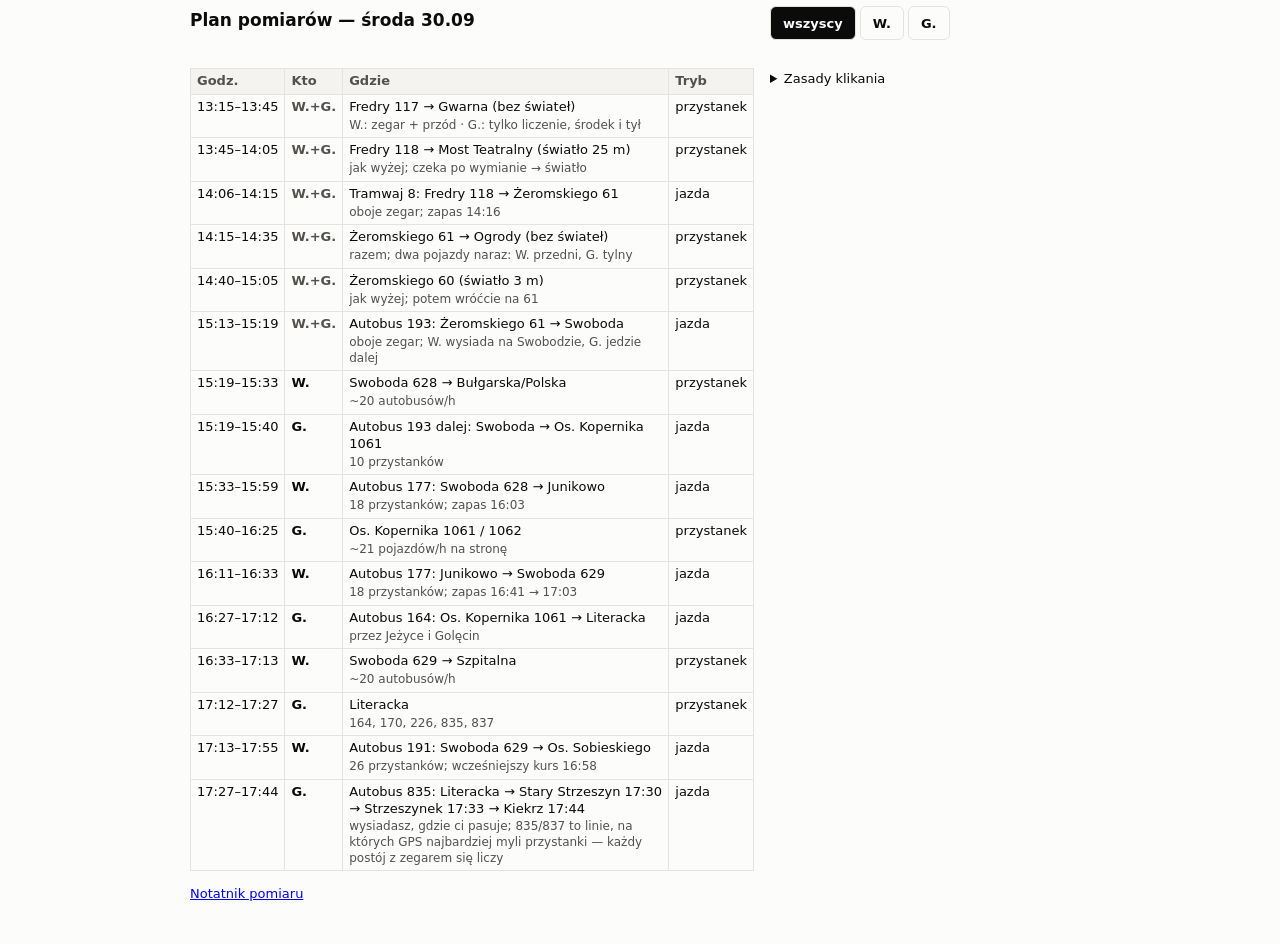
==== plan-dnia.html @ 5b33022e "Publikacja 2026-09-29 11:31" ====
<!doctype html>
<html lang="pl">
<head>
<meta charset="utf-8">
<meta name="viewport" content="width=device-width, initial-scale=1, viewport-fit=cover">
<title>Plan pomiarów</title>
<meta name="description" content="Plan dnia pomiarów terenowych: godziny, miejsca, osoby.">
<link rel="stylesheet" href="styl.css?v=0e48dbc602">
</head>
<body style="padding:0 16px 32px">
<main id="plan" style="max-width:900px;margin:0 auto"></main>
<p class="drobny" style="max-width:900px;margin:8px auto"><a href="pomiar.html">Notatnik pomiaru</a></p>
<script src="plan.js?v=48692bcd72"></script>
<script>PlanDnia.rysuj(document.getElementById("plan"));</script>
</body>
</html>
---- styl.css ----
:root {
  color-scheme: light;
  --tlo: #fcfcfb;
  --tlo-2: #f4f3f0;
  --tekst: #0b0b0b;
  --tekst-2: #52514e;
  --linia: #e4e3df;
  --akcent: #2a78d6;
}
@media (prefers-color-scheme: dark) {
  :root:not([data-theme="light"]) {
    color-scheme: dark;
    --tlo: #1a1a19;
    --tlo-2: #242422;
    --tekst: #ffffff;
    --tekst-2: #c3c2b7;
    --linia: #383835;
    --akcent: #3987e5;
  }
}
:root[data-theme="dark"] {
  color-scheme: dark;
  --tlo: #1a1a19;
  --tlo-2: #242422;
  --tekst: #ffffff;
  --tekst-2: #c3c2b7;
  --linia: #383835;
  --akcent: #3987e5;
}

* { box-sizing: border-box; }
body {
  margin: 0; padding: 0 16px 32px;
  background: var(--tlo); color: var(--tekst);
  font: 15px/1.45 system-ui, -apple-system, "Segoe UI", sans-serif;
}
header, .sterowanie, .legenda, main, .tabela, footer { max-width: 1200px; margin: 0 auto; }
h1 { font-size: 24px; margin: 20px 0 4px; }
h2 { font-size: 16px; margin: 0 0 8px; }
.podtytul, .drobny { color: var(--tekst-2); margin: 0 0 12px; }
.drobny { font-size: 13px; }

.sterowanie {
  display: flex; flex-wrap: wrap; gap: 12px 28px; align-items: flex-end;
  padding: 12px 0; border-top: 1px solid var(--linia);
}
.suwak { display: flex; flex-direction: column; gap: 4px; min-width: 260px; flex: 1 1 260px; }
.suwak input { width: 100%; accent-color: var(--akcent); }
output { font-variant-numeric: tabular-nums; font-weight: 600; margin-left: 6px; }
fieldset { border: 0; padding: 0; margin: 0; display: flex; gap: 12px; flex-wrap: wrap; }
legend { color: var(--tekst-2); font-size: 13px; padding: 0; margin-bottom: 4px; width: 100%; }
fieldset label { white-space: nowrap; }

.legenda { display: flex; align-items: center; gap: 10px; flex-wrap: wrap;
           font-size: 13px; color: var(--tekst-2); padding-bottom: 10px; }
.legenda .pasek { width: 180px; height: 8px; border-radius: 4px; }
.legenda .brak i { display: inline-block; width: 22px; height: 3px; border-radius: 2px;
                   vertical-align: middle; margin-right: 4px; background: var(--linia); }

main { display: grid; grid-template-columns: minmax(0, 1fr) 320px; gap: 16px; }
#mapa { height: 62vh; min-height: 380px; border-radius: 8px; border: 1px solid var(--linia); }
#panel { background: var(--tlo-2); border-radius: 8px; padding: 14px; }
#profil { width: 100%; height: auto; }
#profil text { fill: var(--tekst-2); font-size: 9px; }

.tabela { margin-top: 24px; overflow-x: auto; }
table { width: 100%; border-collapse: collapse; font-size: 14px; }
th, td { text-align: left; padding: 6px 8px; border-bottom: 1px solid var(--linia); }
th { color: var(--tekst-2); font-weight: 500; font-size: 13px; }
td.l, th.l { text-align: right; font-variant-numeric: tabular-nums; }
tbody tr { cursor: pointer; }
tbody tr:hover { background: var(--tlo-2); }
.kropka { display: inline-block; width: 10px; height: 10px; border-radius: 5px; margin-right: 6px; vertical-align: -1px; }

footer { margin-top: 20px; border-top: 1px solid var(--linia); padding-top: 12px; }
.leaflet-tooltip { white-space: pre-line; font: 13px/1.4 system-ui, sans-serif; }

@media (max-width: 760px) {
  main { grid-template-columns: 1fr; }
  #mapa { height: 55vh; }
}

.filtry { display: flex; flex-wrap: wrap; gap: 10px 20px; align-items: end; margin: 8px 0 12px; }
.filtry label { display: flex; flex-direction: column; gap: 4px; font-size: 13px; color: var(--tekst-2); }
.filtry input, .filtry select, .filtry button {
  font: inherit; font-size: 14px; color: var(--tekst); background: var(--tlo);
  border: 1px solid var(--linia); border-radius: 6px; padding: 6px 8px; min-width: 200px; }
.filtry button { min-width: 0; cursor: pointer; }
.slupek { display: flex; height: 10px; width: 160px; border-radius: 3px; overflow: hidden; gap: 2px; }
.slupek i { display: block; height: 100%; }
tr.suma td { font-weight: 600; }
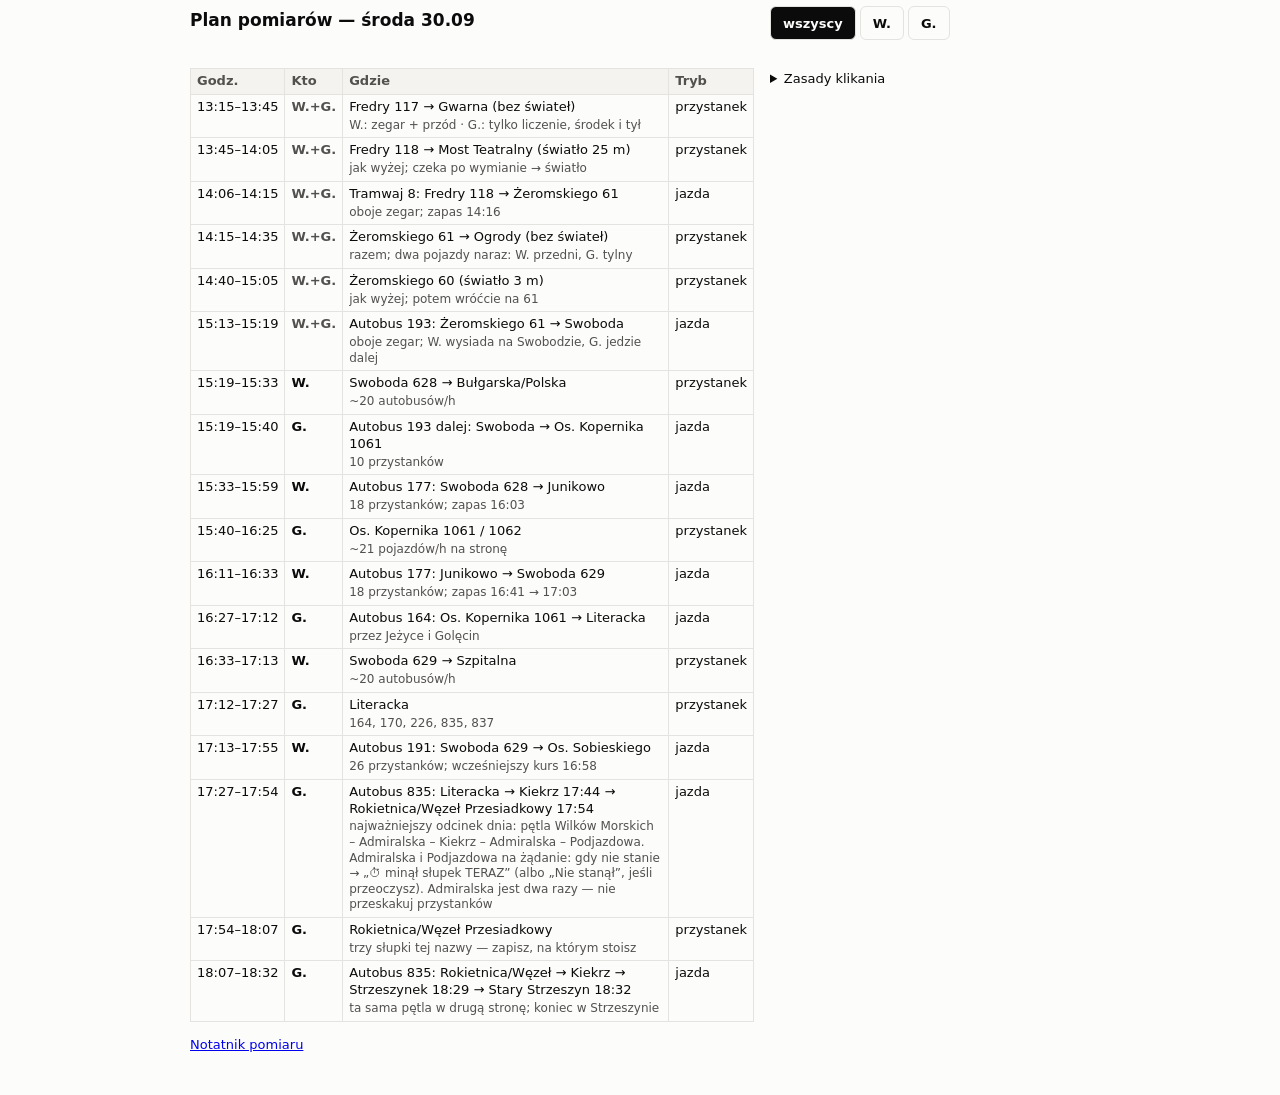
==== commit c666e274: "Publikacja 2026-09-29 11:46" ====
--- a/plan-dnia.html
+++ b/plan-dnia.html
@@ -10,7 +10,7 @@
 <body style="padding:0 16px 32px">
 <main id="plan" style="max-width:900px;margin:0 auto"></main>
 <p class="drobny" style="max-width:900px;margin:8px auto"><a href="pomiar.html">Notatnik pomiaru</a></p>
-<script src="plan.js?v=48692bcd72"></script>
+<script src="plan.js?v=dcafaa3356"></script>
 <script>PlanDnia.rysuj(document.getElementById("plan"));</script>
 </body>
 </html>
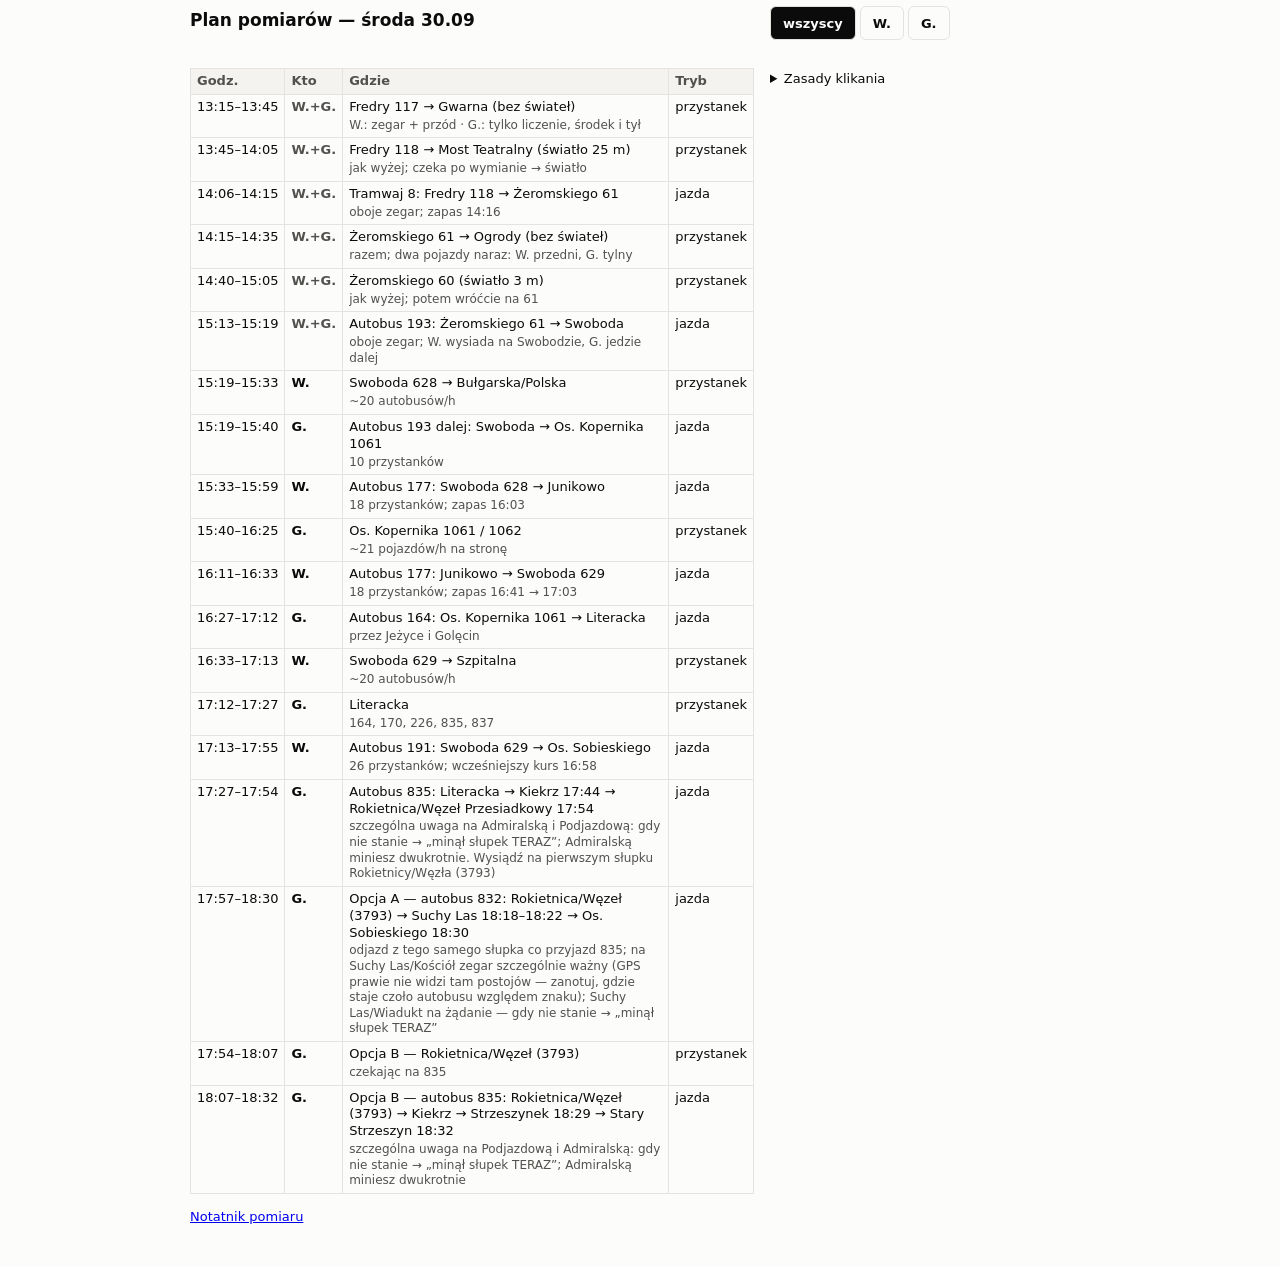
==== commit 703c607e: "Publikacja 2026-09-29 11:57" ====
--- a/plan-dnia.html
+++ b/plan-dnia.html
@@ -10,7 +10,7 @@
 <body style="padding:0 16px 32px">
 <main id="plan" style="max-width:900px;margin:0 auto"></main>
 <p class="drobny" style="max-width:900px;margin:8px auto"><a href="pomiar.html">Notatnik pomiaru</a></p>
-<script src="plan.js?v=dcafaa3356"></script>
+<script src="plan.js?v=ef88151dec"></script>
 <script>PlanDnia.rysuj(document.getElementById("plan"));</script>
 </body>
 </html>
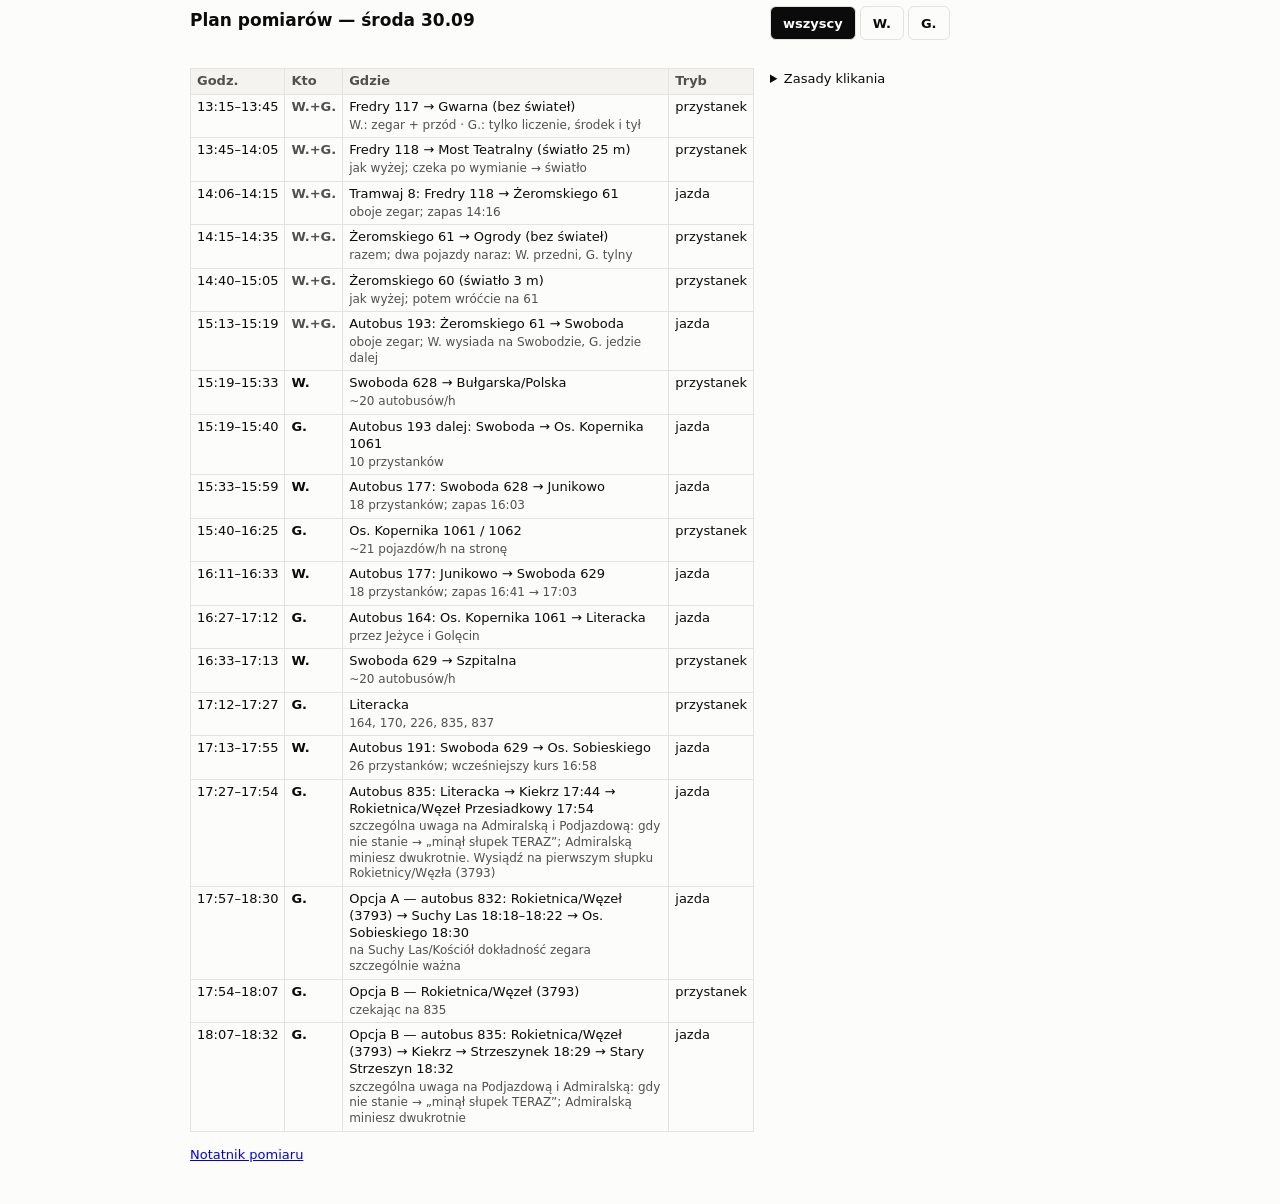
==== commit 4fde8bd7: "Publikacja 2026-09-29 12:05" ====
--- a/plan-dnia.html
+++ b/plan-dnia.html
@@ -10,7 +10,7 @@
 <body style="padding:0 16px 32px">
 <main id="plan" style="max-width:900px;margin:0 auto"></main>
 <p class="drobny" style="max-width:900px;margin:8px auto"><a href="pomiar.html">Notatnik pomiaru</a></p>
-<script src="plan.js?v=ef88151dec"></script>
+<script src="plan.js?v=9c08046acf"></script>
 <script>PlanDnia.rysuj(document.getElementById("plan"));</script>
 </body>
 </html>
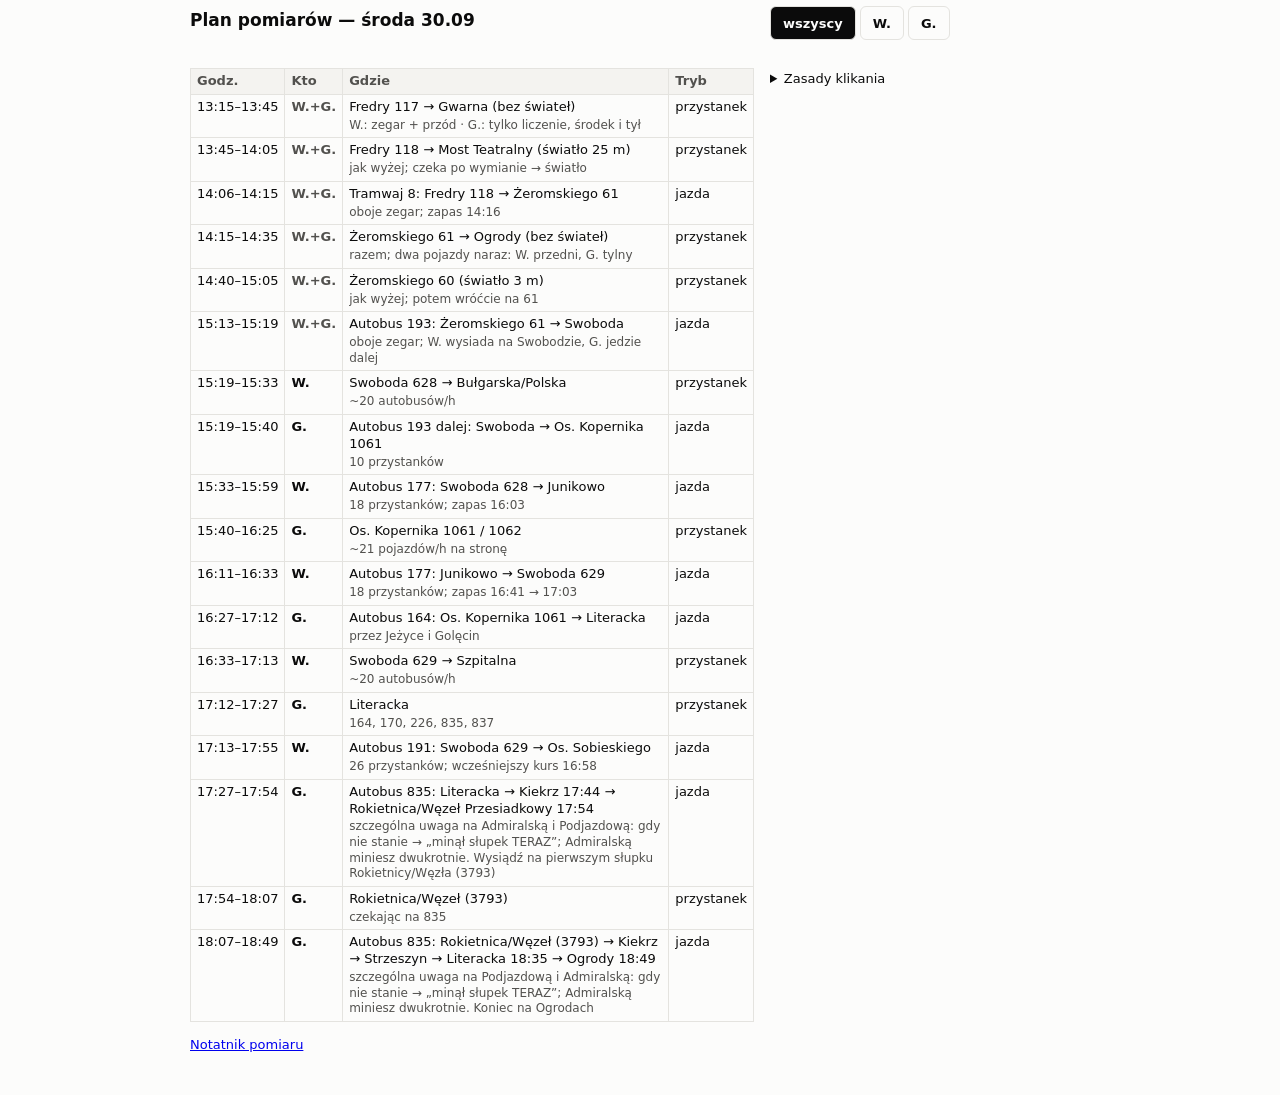
==== commit 96e65493: "Publikacja 2026-09-29 21:23" ====
--- a/plan-dnia.html
+++ b/plan-dnia.html
@@ -10,7 +10,7 @@
 <body style="padding:0 16px 32px">
 <main id="plan" style="max-width:900px;margin:0 auto"></main>
 <p class="drobny" style="max-width:900px;margin:8px auto"><a href="pomiar.html">Notatnik pomiaru</a></p>
-<script src="plan.js?v=9c08046acf"></script>
+<script src="plan.js?v=9e6dcd316a"></script>
 <script>PlanDnia.rysuj(document.getElementById("plan"));</script>
 </body>
 </html>
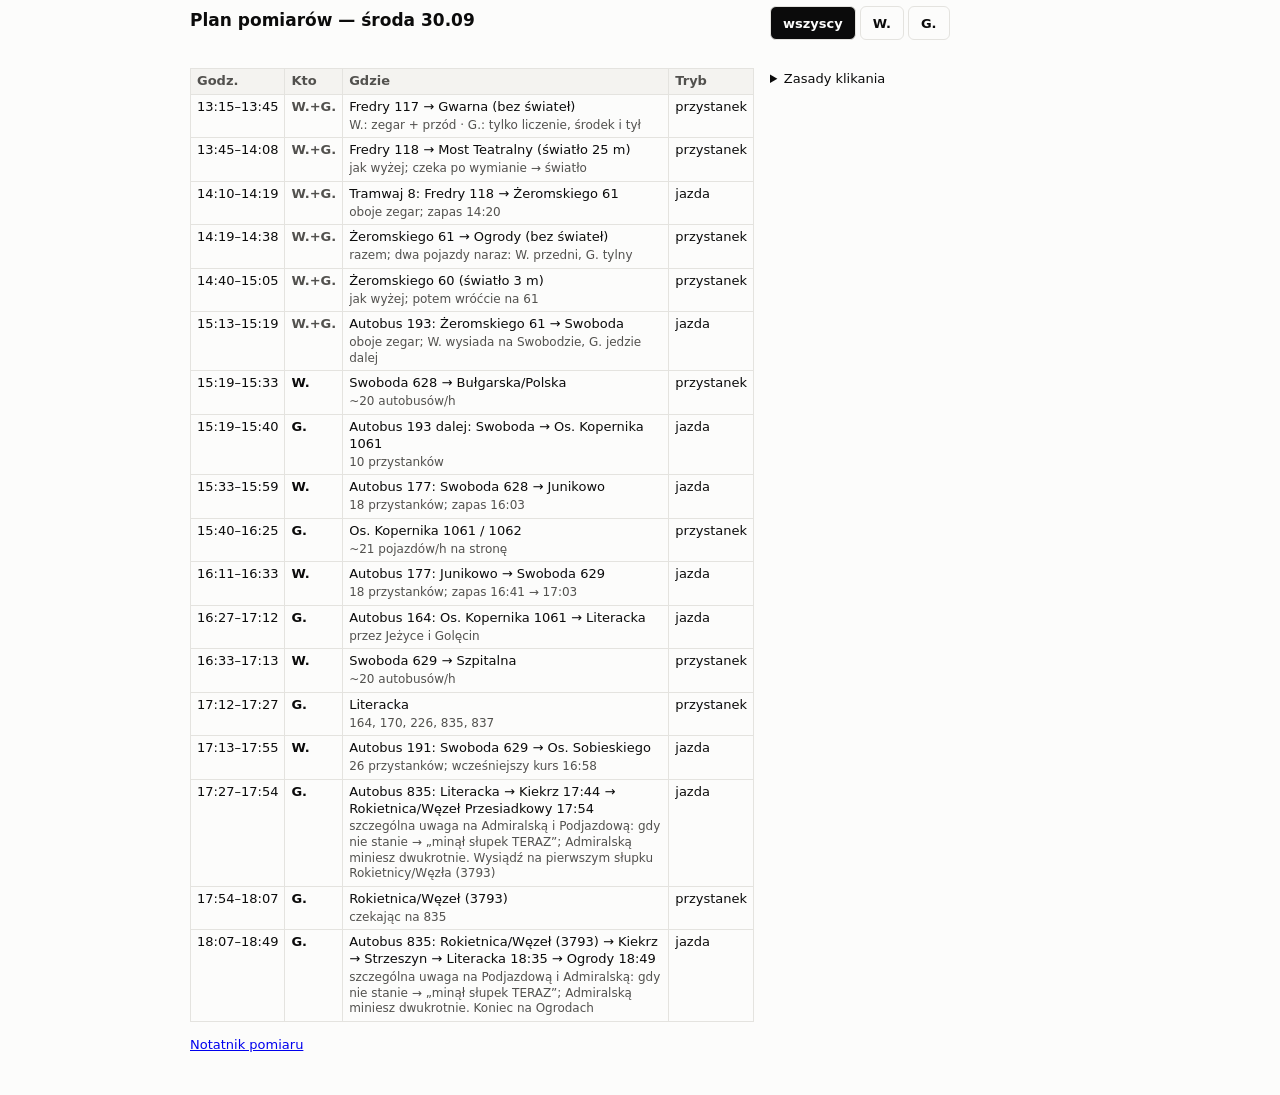
==== commit 994d3c8a: "Publikacja 2026-09-30 12:06" ====
--- a/plan-dnia.html
+++ b/plan-dnia.html
@@ -10,7 +10,7 @@
 <body style="padding:0 16px 32px">
 <main id="plan" style="max-width:900px;margin:0 auto"></main>
 <p class="drobny" style="max-width:900px;margin:8px auto"><a href="pomiar.html">Notatnik pomiaru</a></p>
-<script src="plan.js?v=9e6dcd316a"></script>
+<script src="plan.js?v=b4422aa6dc"></script>
 <script>PlanDnia.rysuj(document.getElementById("plan"));</script>
 </body>
 </html>
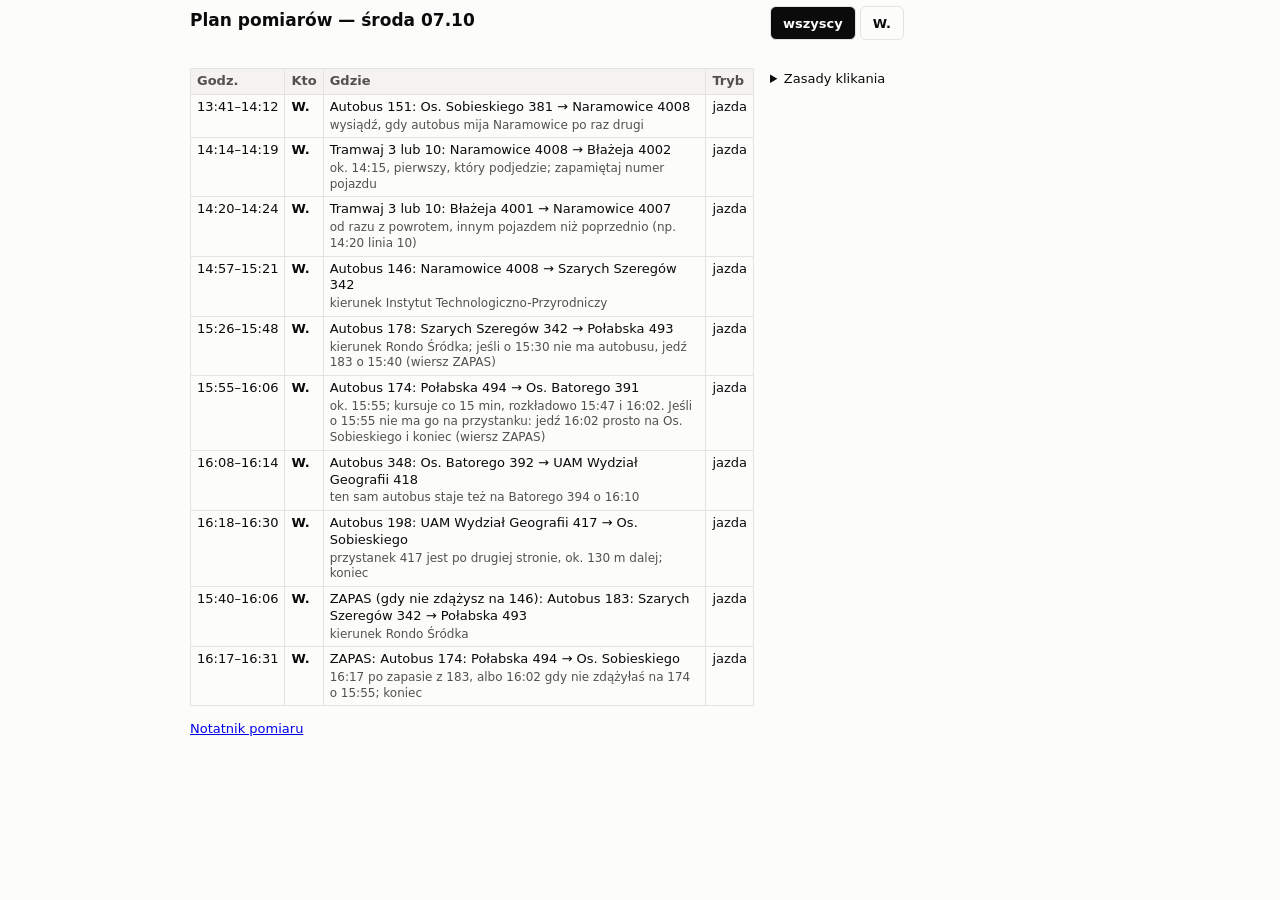
==== commit 159e6650: "Publikacja 2026-10-30: mapa i punktualnosc 07-29.10 (17 dob roboczych), notatnik: przystanki z wersj" ====
--- a/plan-dnia.html
+++ b/plan-dnia.html
@@ -5,12 +5,12 @@
 <meta name="viewport" content="width=device-width, initial-scale=1, viewport-fit=cover">
 <title>Plan pomiarów</title>
 <meta name="description" content="Plan dnia pomiarów terenowych: godziny, miejsca, osoby.">
-<link rel="stylesheet" href="styl.css?v=0e48dbc602">
+<link rel="stylesheet" href="styl.css?v=973669867d">
 </head>
 <body style="padding:0 16px 32px">
 <main id="plan" style="max-width:900px;margin:0 auto"></main>
 <p class="drobny" style="max-width:900px;margin:8px auto"><a href="pomiar.html">Notatnik pomiaru</a></p>
-<script src="plan.js?v=b4422aa6dc"></script>
+<script src="plan.js?v=c5710c0d6f"></script>
 <script>PlanDnia.rysuj(document.getElementById("plan"));</script>
 </body>
 </html>
--- a/styl.css
+++ b/styl.css
@@ -89,3 +89,7 @@
 .slupek { display: flex; height: 10px; width: 160px; border-radius: 3px; overflow: hidden; gap: 2px; }
 .slupek i { display: block; height: 100%; }
 tr.suma td { font-weight: 600; }
+#schody-wykres { width: 100%; max-width: 640px; height: auto; display: block; margin: 4px 0 12px; }
+#schody-wykres text { fill: var(--tekst-2); font-size: 10px; }
+#schody-tab tr { cursor: default; }
+#schody-tab tr:hover { background: none; }
